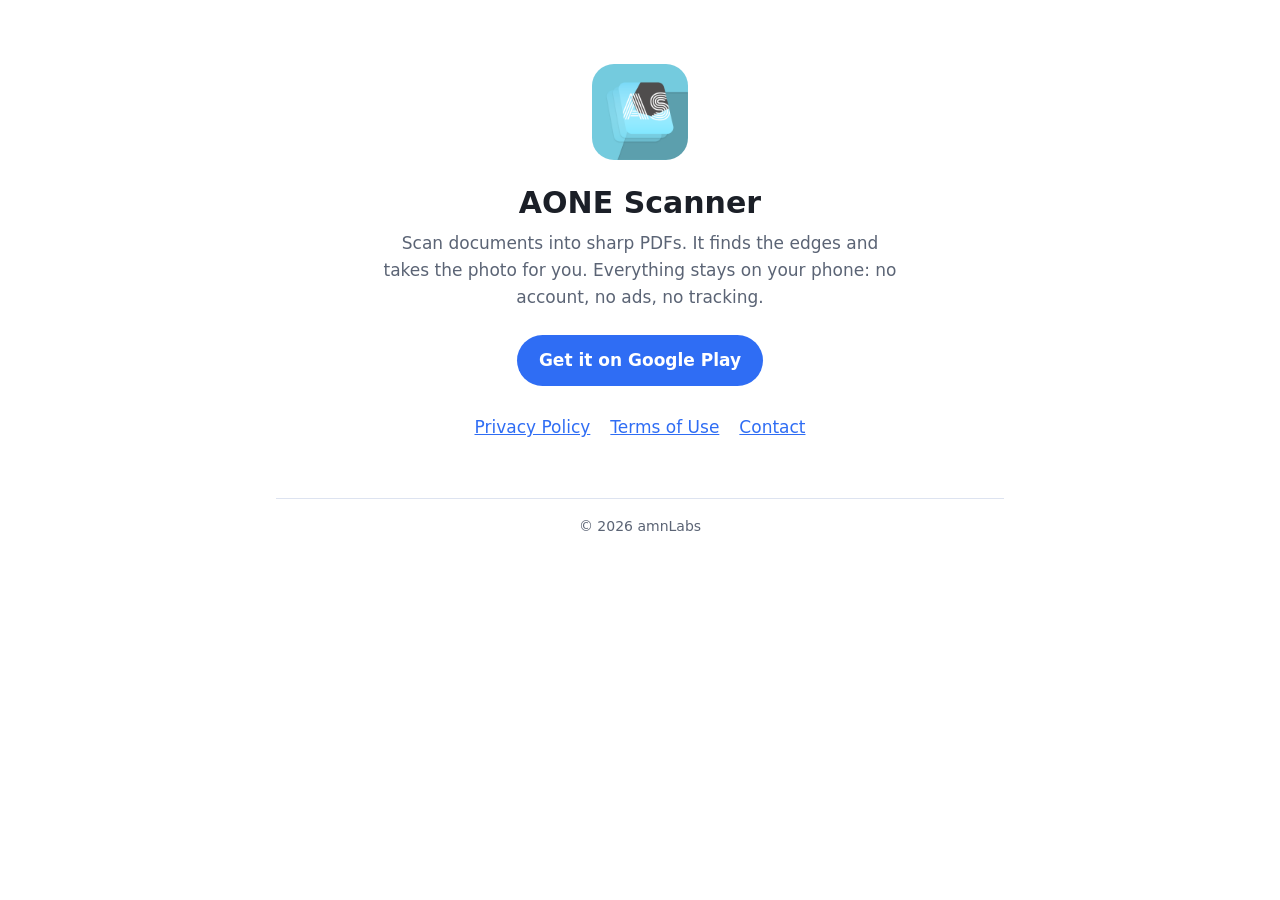
==== index.html @ 5cbbe79f "AONE Scanner website: privacy policy and terms of use (amnLabs)" ====
<!doctype html>
<html lang="en">
<head>
  <meta charset="utf-8">
  <meta name="viewport" content="width=device-width, initial-scale=1">
  <title>AONE Scanner</title>
  <meta name="description" content="AONE Scanner turns your phone into a fast, private document scanner. Offline, no account, no ads.">
  <link rel="icon" href="icon.png">
  <link rel="stylesheet" href="style.css">
</head>
<body>
<main>
  <section class="hero">
    <img src="icon.png" alt="AONE Scanner icon">
    <h1>AONE Scanner</h1>
    <p>Scan documents into sharp PDFs. It finds the edges and takes the photo for you. Everything
      stays on your phone: no account, no ads, no tracking.</p>
    <a class="button" href="https://play.google.com/store/apps/details?id=com.aonescan.scanner">Get it on Google Play</a>
    <div class="links">
      <a href="privacy.html">Privacy Policy</a>
      <a href="terms.html">Terms of Use</a>
      <a href="mailto:amnlabs.official@gmail.com">Contact</a>
    </div>
  </section>
  <footer style="text-align:center">© 2026 amnLabs</footer>
</main>
</body>
</html>
---- style.css ----
:root {
  --blue: #2f6df4;
  --text: #1b1f27;
  --muted: #5b6475;
  --bg: #ffffff;
  --card: #f4f7fe;
  --line: #dde3f0;
}

@media (prefers-color-scheme: dark) {
  :root {
    --blue: #6f9bff;
    --text: #e8ebf2;
    --muted: #a3abbd;
    --bg: #11141b;
    --card: #1a1f2b;
    --line: #2a3142;
  }
}

* { box-sizing: border-box; }

body {
  margin: 0;
  background: var(--bg);
  color: var(--text);
  font: 17px/1.6 system-ui, -apple-system, "Segoe UI", Roboto, "Noto Sans", sans-serif;
}

main { max-width: 760px; margin: 0 auto; padding: 24px 16px 64px; }

header { display: flex; align-items: center; gap: 12px; padding-bottom: 16px; border-bottom: 1px solid var(--line); }
header img { width: 44px; height: 44px; border-radius: 10px; }
header .name { font-weight: 700; font-size: 19px; color: var(--text); text-decoration: none; }
header nav { margin-left: auto; display: flex; gap: 16px; font-size: 15px; }

a { color: var(--blue); }
h1 { font-size: 30px; line-height: 1.25; margin: 28px 0 4px; }
h2 { font-size: 20px; margin: 32px 0 8px; }
p, li { color: var(--text); }
.date { color: var(--muted); margin: 0 0 20px; }
.summary { background: var(--card); border: 1px solid var(--line); border-radius: 12px; padding: 4px 20px; }
.summary li { margin: 6px 0; }
footer { margin-top: 48px; padding-top: 16px; border-top: 1px solid var(--line); color: var(--muted); font-size: 14px; }

.hero { text-align: center; padding: 40px 0 8px; }
.hero img { width: 96px; height: 96px; border-radius: 22px; }
.hero h1 { margin-top: 16px; }
.hero p { color: var(--muted); max-width: 520px; margin: 8px auto 24px; }
.button { display: inline-block; background: var(--blue); color: #fff; text-decoration: none; padding: 12px 22px; border-radius: 999px; font-weight: 600; }
.links { display: flex; justify-content: center; gap: 20px; margin-top: 28px; }
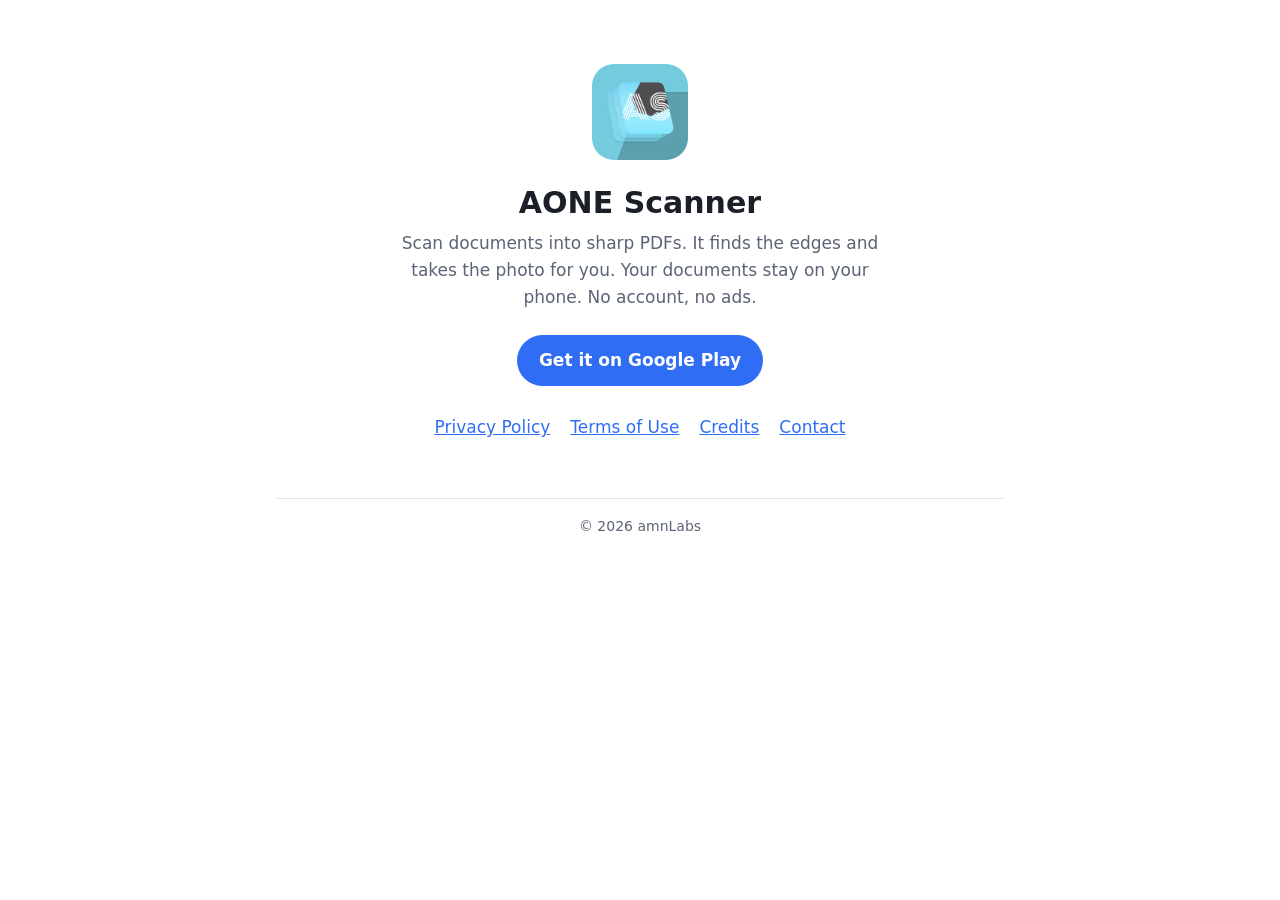
==== commit 6f113908: "Disclose Google LiteRT runtime data; name the controller; add credits and licences page" ====
--- a/index.html
+++ b/index.html
@@ -13,12 +13,13 @@
   <section class="hero">
     <img src="icon.png" alt="AONE Scanner icon">
     <h1>AONE Scanner</h1>
-    <p>Scan documents into sharp PDFs. It finds the edges and takes the photo for you. Everything
-      stays on your phone: no account, no ads, no tracking.</p>
+    <p>Scan documents into sharp PDFs. It finds the edges and takes the photo for you. Your documents
+      stay on your phone. No account, no ads.</p>
     <a class="button" href="https://play.google.com/store/apps/details?id=com.aonescan.scanner">Get it on Google Play</a>
     <div class="links">
       <a href="privacy.html">Privacy Policy</a>
       <a href="terms.html">Terms of Use</a>
+      <a href="credits.html">Credits</a>
       <a href="mailto:amnlabs.official@gmail.com">Contact</a>
     </div>
   </section>
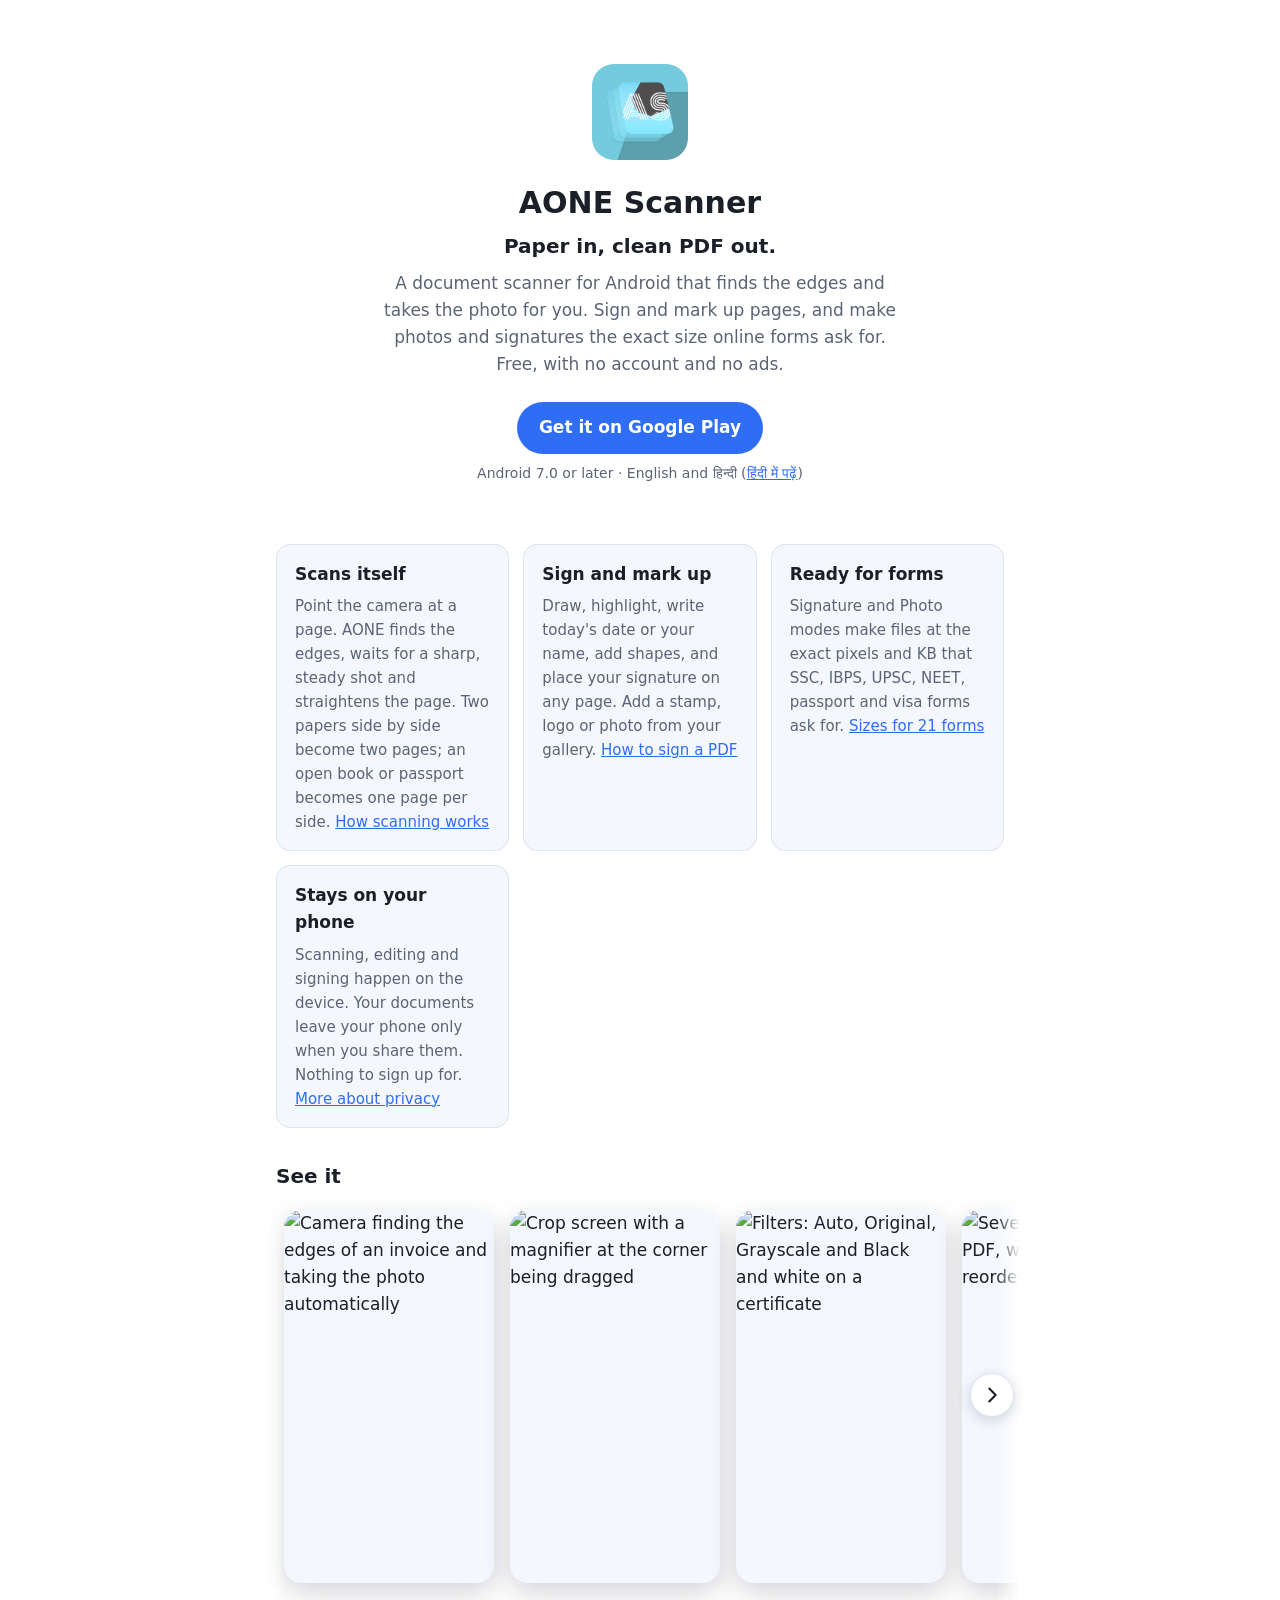
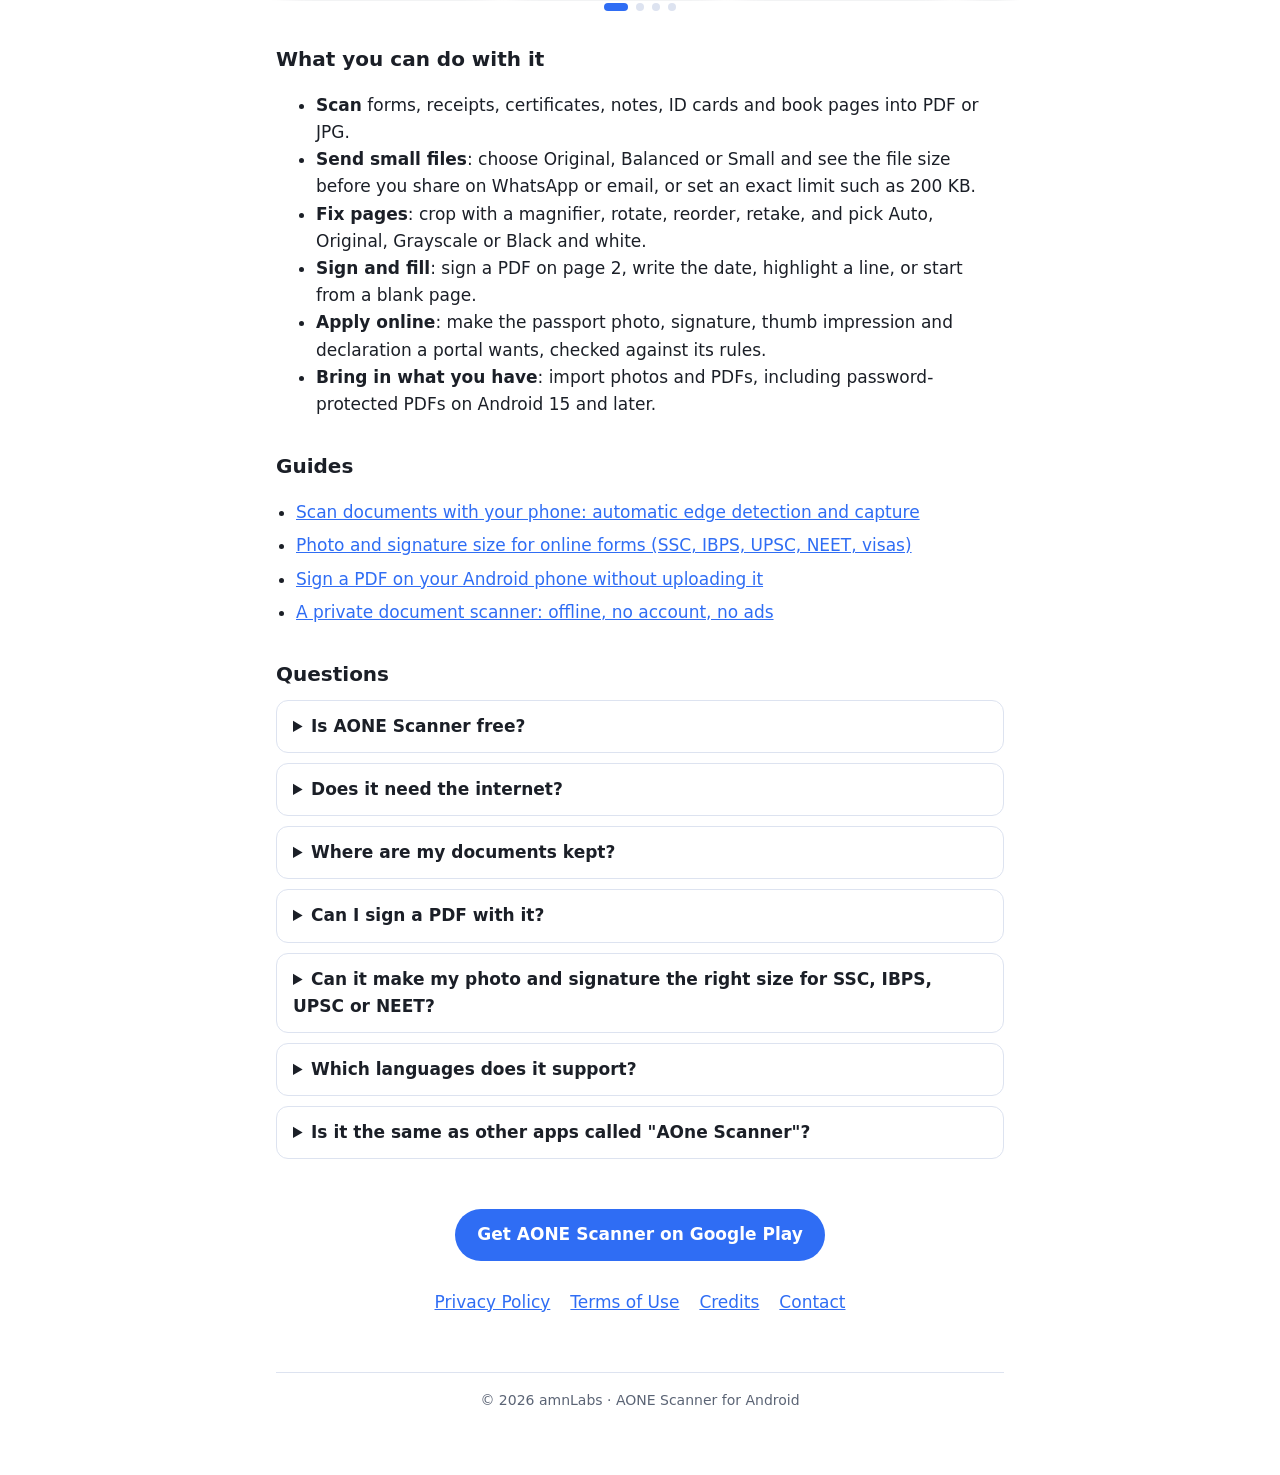
==== commit cc8f3535: "Website for search: richer home page, guides (scanning, form photo and signature sizes, signing PDFs" ====
--- a/index.html
+++ b/index.html
@@ -3,19 +3,206 @@
 <head>
   <meta charset="utf-8">
   <meta name="viewport" content="width=device-width, initial-scale=1">
-  <title>AONE Scanner</title>
-  <meta name="description" content="AONE Scanner turns your phone into a fast, private document scanner. Offline, no account, no ads.">
+  <title>AONE Scanner: Private PDF Scanner and Signer for Android</title>
+  <meta name="description" content="Scan documents into sharp PDFs, sign and mark up pages, and make photos and signatures the exact KB size online forms ask for. Free, no account, no ads.">
+  <link rel="canonical" href="https://amn-max.github.io/aonescanner/">
+  <link rel="alternate" hreflang="en" href="https://amn-max.github.io/aonescanner/">
+  <link rel="alternate" hreflang="hi" href="https://amn-max.github.io/aonescanner/hi.html">
+  <link rel="alternate" hreflang="x-default" href="https://amn-max.github.io/aonescanner/">
   <link rel="icon" href="icon.png">
   <link rel="stylesheet" href="style.css">
+  <meta property="og:type" content="website">
+  <meta property="og:site_name" content="AONE Scanner">
+  <meta property="og:title" content="AONE Scanner: Private PDF Scanner and Signer for Android">
+  <meta property="og:description" content="Scan, sign and send documents from your phone. Photos and signatures sized for exam and visa forms. Free, no account, no ads.">
+  <meta property="og:url" content="https://amn-max.github.io/aonescanner/">
+  <meta property="og:image" content="https://amn-max.github.io/aonescanner/img/og.jpg">
+  <meta name="twitter:card" content="summary_large_image">
+  <script type="application/ld+json">
+  {
+    "@context": "https://schema.org",
+    "@graph": [
+      {
+        "@type": "Organization",
+        "@id": "https://amn-max.github.io/aonescanner/#amnlabs",
+        "name": "amnLabs",
+        "url": "https://amn-max.github.io/aonescanner/",
+        "email": "amnlabs.official@gmail.com",
+        "logo": "https://amn-max.github.io/aonescanner/icon.png",
+        "founder": { "@type": "Person", "name": "Ayush Naik" }
+      },
+      {
+        "@type": "MobileApplication",
+        "@id": "https://amn-max.github.io/aonescanner/#app",
+        "name": "AONE Scanner",
+        "alternateName": ["AONE Scanner: PDF Doc Scan", "AONE PDF Scanner"],
+        "description": "A document scanner app for Android by amnLabs. It finds the edges of a page and takes the photo by itself, turns scans into PDF or JPG, lets you draw, write and sign on pages, and makes photos and signatures the exact pixel and KB size that exam, job and visa forms ask for. Documents are processed on the phone and stay there unless the user shares them.",
+        "url": "https://amn-max.github.io/aonescanner/",
+        "installUrl": "https://play.google.com/store/apps/details?id=com.aonescan.scanner",
+        "sameAs": ["https://play.google.com/store/apps/details?id=com.aonescan.scanner"],
+        "identifier": "com.aonescan.scanner",
+        "operatingSystem": "Android 7.0 or later",
+        "applicationCategory": "BusinessApplication",
+        "applicationSubCategory": "Document scanner",
+        "softwareVersion": "2.1.0",
+        "inLanguage": ["en", "hi"],
+        "isAccessibleForFree": true,
+        "offers": { "@type": "Offer", "price": "0", "priceCurrency": "USD" },
+        "publisher": { "@id": "https://amn-max.github.io/aonescanner/#amnlabs" },
+        "author": { "@id": "https://amn-max.github.io/aonescanner/#amnlabs" },
+        "image": "https://amn-max.github.io/aonescanner/icon.png",
+        "screenshot": [
+          "https://amn-max.github.io/aonescanner/img/screen-1.jpg",
+          "https://amn-max.github.io/aonescanner/img/screen-2.jpg",
+          "https://amn-max.github.io/aonescanner/img/screen-3.jpg",
+          "https://amn-max.github.io/aonescanner/img/screen-4.jpg",
+          "https://amn-max.github.io/aonescanner/img/screen-5.jpg",
+          "https://amn-max.github.io/aonescanner/img/screen-6.jpg"
+        ],
+        "featureList": [
+          "Automatic edge detection and capture",
+          "Several papers in one shot, books and passports split into pages",
+          "PDF and JPG export with a choice of file size",
+          "Draw, highlight, write and erase on pages",
+          "Sign documents with a saved signature, drawn or scanned",
+          "Add a stamp, logo or photo from the gallery onto a page",
+          "Photo and signature at the exact pixels and KB for exam, job and visa forms",
+          "Import photos and PDFs",
+          "English and Hindi"
+        ]
+      }
+    ]
+  }
+  </script>
 </head>
 <body>
 <main>
   <section class="hero">
-    <img src="icon.png" alt="AONE Scanner icon">
+    <img src="icon.png" alt="AONE Scanner app icon" width="96" height="96">
     <h1>AONE Scanner</h1>
-    <p>Scan documents into sharp PDFs. It finds the edges and takes the photo for you. Your documents
-      stay on your phone. No account, no ads.</p>
+    <p class="tagline">Paper in, clean PDF out.</p>
+    <p>A document scanner for Android that finds the edges and takes the photo for you. Sign and mark
+      up pages, and make photos and signatures the exact size online forms ask for. Free, with no
+      account and no ads.</p>
     <a class="button" href="https://play.google.com/store/apps/details?id=com.aonescan.scanner">Get it on Google Play</a>
+    <p class="cta-note">Android 7.0 or later · English and हिन्दी (<a href="hi.html">हिंदी में पढ़ें</a>)</p>
+  </section>
+
+  <div class="features">
+    <div class="card">
+      <h3>Scans itself</h3>
+      <p>Point the camera at a page. AONE finds the edges, waits for a sharp, steady shot and
+        straightens the page. Two papers side by side become two pages; an open book or passport
+        becomes one page per side. <a href="scan-documents.html">How scanning works</a></p>
+    </div>
+    <div class="card">
+      <h3>Sign and mark up</h3>
+      <p>Draw, highlight, write today's date or your name, add shapes, and place your signature on
+        any page. Add a stamp, logo or photo from your gallery. <a href="sign-pdf.html">How to sign a PDF</a></p>
+    </div>
+    <div class="card">
+      <h3>Ready for forms</h3>
+      <p>Signature and Photo modes make files at the exact pixels and KB that SSC, IBPS, UPSC, NEET,
+        passport and visa forms ask for. <a href="form-photo-signature.html">Sizes for 21 forms</a></p>
+    </div>
+    <div class="card">
+      <h3>Stays on your phone</h3>
+      <p>Scanning, editing and signing happen on the device. Your documents leave your phone only
+        when you share them. Nothing to sign up for. <a href="private-scanner.html">More about privacy</a></p>
+    </div>
+  </div>
+
+  <h2>See it</h2>
+  <div class="carousel" role="region" aria-roledescription="carousel" aria-label="Screenshots">
+    <div class="shots" tabindex="0">
+      <img src="img/screen-1.jpg" width="360" height="640" alt="Camera finding the edges of an invoice and taking the photo automatically">
+      <img src="img/screen-2.jpg" width="360" height="640" loading="lazy" alt="Crop screen with a magnifier at the corner being dragged">
+      <img src="img/screen-3.jpg" width="360" height="640" loading="lazy" alt="Filters: Auto, Original, Grayscale and Black and white on a certificate">
+      <img src="img/screen-4.jpg" width="360" height="640" loading="lazy" alt="Several pages in one PDF, with add and reorder">
+      <img src="img/screen-5.jpg" width="360" height="640" loading="lazy" alt="Export as PDF or JPG with Original, Balanced and Small file sizes shown before sharing">
+      <img src="img/screen-6.jpg" width="360" height="640" loading="lazy" alt="Library of scanned documents kept on the phone">
+    </div>
+  </div>
+  <script src="carousel.js" defer></script>
+
+  <h2>What you can do with it</h2>
+  <ul>
+    <li><strong>Scan</strong> forms, receipts, certificates, notes, ID cards and book pages into PDF or JPG.</li>
+    <li><strong>Send small files</strong>: choose Original, Balanced or Small and see the file size before you share on WhatsApp or email, or set an exact limit such as 200 KB.</li>
+    <li><strong>Fix pages</strong>: crop with a magnifier, rotate, reorder, retake, and pick Auto, Original, Grayscale or Black and white.</li>
+    <li><strong>Sign and fill</strong>: sign a PDF on page 2, write the date, highlight a line, or start from a blank page.</li>
+    <li><strong>Apply online</strong>: make the passport photo, signature, thumb impression and declaration a portal wants, checked against its rules.</li>
+    <li><strong>Bring in what you have</strong>: import photos and PDFs, including password-protected PDFs on Android 15 and later.</li>
+  </ul>
+
+  <h2>Guides</h2>
+  <ul class="guides">
+    <li><a href="scan-documents.html">Scan documents with your phone: automatic edge detection and capture</a></li>
+    <li><a href="form-photo-signature.html">Photo and signature size for online forms (SSC, IBPS, UPSC, NEET, visas)</a></li>
+    <li><a href="sign-pdf.html">Sign a PDF on your Android phone without uploading it</a></li>
+    <li><a href="private-scanner.html">A private document scanner: offline, no account, no ads</a></li>
+  </ul>
+
+  <h2>Questions</h2>
+  <details>
+    <summary>Is AONE Scanner free?</summary>
+    <p>Yes. It's free, with no ads, no in-app purchases and no account.</p>
+  </details>
+  <details>
+    <summary>Does it need the internet?</summary>
+    <p>No internet is needed to scan, edit, sign or export. Documents are processed on your phone.</p>
+  </details>
+  <details>
+    <summary>Where are my documents kept?</summary>
+    <p>In the app's private storage on your phone. They leave it only when you share a file or save it
+      to your Downloads.</p>
+  </details>
+  <details>
+    <summary>Can I sign a PDF with it?</summary>
+    <p>Yes. Import the PDF or scan the paper, open the page and tap Sign. Draw your signature or scan
+      one you made on paper, then place, resize or turn it. It's saved for next time.</p>
+  </details>
+  <details>
+    <summary>Can it make my photo and signature the right size for SSC, IBPS, UPSC or NEET?</summary>
+    <p>Yes. Choose Signature or Photo mode in the camera (or pick a picture from your gallery), choose
+      the form, and AONE makes the file at the pixels and KB that form asks for and checks each rule.
+      You can also write your name and the date on the photo.</p>
+  </details>
+  <details>
+    <summary>Which languages does it support?</summary>
+    <p>English and Hindi.</p>
+  </details>
+  <details>
+    <summary>Is it the same as other apps called "AOne Scanner"?</summary>
+    <p>No. AONE Scanner is made by amnLabs, and its Google Play package is
+      <code>com.aonescan.scanner</code>. Apps with similar names from other developers aren't related.</p>
+  </details>
+
+  <script type="application/ld+json">
+  {
+    "@context": "https://schema.org",
+    "@type": "FAQPage",
+    "mainEntity": [
+      { "@type": "Question", "name": "Is AONE Scanner free?",
+        "acceptedAnswer": { "@type": "Answer", "text": "Yes. It's free, with no ads, no in-app purchases and no account." } },
+      { "@type": "Question", "name": "Does it need the internet?",
+        "acceptedAnswer": { "@type": "Answer", "text": "No internet is needed to scan, edit, sign or export. Documents are processed on your phone." } },
+      { "@type": "Question", "name": "Where are my documents kept?",
+        "acceptedAnswer": { "@type": "Answer", "text": "In the app's private storage on your phone. They leave it only when you share a file or save it to your Downloads." } },
+      { "@type": "Question", "name": "Can I sign a PDF with it?",
+        "acceptedAnswer": { "@type": "Answer", "text": "Yes. Import the PDF or scan the paper, open the page and tap Sign. Draw your signature or scan one you made on paper, then place, resize or turn it. It's saved for next time." } },
+      { "@type": "Question", "name": "Can it make my photo and signature the right size for SSC, IBPS, UPSC or NEET?",
+        "acceptedAnswer": { "@type": "Answer", "text": "Yes. Choose Signature or Photo mode in the camera (or pick a picture from your gallery), choose the form, and AONE makes the file at the pixels and KB that form asks for and checks each rule. You can also write your name and the date on the photo." } },
+      { "@type": "Question", "name": "Which languages does it support?",
+        "acceptedAnswer": { "@type": "Answer", "text": "English and Hindi." } },
+      { "@type": "Question", "name": "Is it the same as other apps called \"AOne Scanner\"?",
+        "acceptedAnswer": { "@type": "Answer", "text": "No. AONE Scanner is made by amnLabs, and its Google Play package is com.aonescan.scanner. Apps with similar names from other developers aren't related." } }
+    ]
+  }
+  </script>
+
+  <section class="hero">
+    <a class="button" href="https://play.google.com/store/apps/details?id=com.aonescan.scanner">Get AONE Scanner on Google Play</a>
     <div class="links">
       <a href="privacy.html">Privacy Policy</a>
       <a href="terms.html">Terms of Use</a>
@@ -23,7 +210,7 @@
       <a href="mailto:amnlabs.official@gmail.com">Contact</a>
     </div>
   </section>
-  <footer style="text-align:center">© 2026 amnLabs</footer>
+  <footer style="text-align:center">© 2026 amnLabs · AONE Scanner for Android</footer>
 </main>
 </body>
 </html>
--- a/style.css
+++ b/style.css
@@ -49,3 +49,57 @@
 .hero p { color: var(--muted); max-width: 520px; margin: 8px auto 24px; }
 .button { display: inline-block; background: var(--blue); color: #fff; text-decoration: none; padding: 12px 22px; border-radius: 999px; font-weight: 600; }
 .links { display: flex; justify-content: center; gap: 20px; margin-top: 28px; }
+
+/* ── Landing and guide pages ── */
+.tagline { font-size: 20px; color: var(--text) !important; font-weight: 600; margin-bottom: 4px !important; }
+.cta-note { color: var(--muted); font-size: 14px; margin-top: 10px; }
+.features { display: grid; grid-template-columns: repeat(auto-fit, minmax(220px, 1fr)); gap: 14px; margin: 28px 0 8px; }
+.card { background: var(--card); border: 1px solid var(--line); border-radius: 14px; padding: 16px 18px; }
+.card h3 { margin: 0 0 6px; font-size: 17px; }
+.card p { margin: 0; color: var(--muted); font-size: 15px; }
+.card a { font-size: 15px; }
+.carousel { position: relative; margin: 8px -16px 0; }
+.shots { display: flex; gap: 16px; overflow-x: auto; scroll-snap-type: x mandatory; scroll-behavior: smooth;
+  padding: 10px 24px 18px; scroll-padding: 0 24px; scrollbar-width: none; outline: none;
+  -webkit-mask-image: linear-gradient(to right, transparent, #000 24px, #000 calc(100% - 24px), transparent);
+  mask-image: linear-gradient(to right, transparent, #000 24px, #000 calc(100% - 24px), transparent); }
+.shots::-webkit-scrollbar { display: none; }
+.shots img { flex: none; width: min(62vw, 210px); height: auto; aspect-ratio: 9 / 16; border-radius: 18px;
+  scroll-snap-align: start; box-shadow: 0 10px 28px rgba(15, 23, 42, 0.18); background: var(--card); }
+.shots:focus-visible img { outline: 2px solid var(--blue); outline-offset: 3px; }
+.carousel-btn { position: absolute; top: calc(50% - 32px); z-index: 2; width: 44px; height: 44px; border-radius: 50%;
+  display: flex; align-items: center; justify-content: center; cursor: pointer; color: var(--text);
+  background: var(--bg); border: 1px solid var(--line); box-shadow: 0 4px 14px rgba(15, 23, 42, 0.16);
+  transition: opacity 0.2s, transform 0.2s; }
+.carousel-btn:hover { transform: scale(1.06); }
+.carousel-btn.prev { left: 6px; }
+.carousel-btn.next { right: 6px; }
+.carousel-btn[disabled] { opacity: 0; pointer-events: none; }
+@media (hover: none) { .carousel-btn { display: none; } }
+.dots { display: flex; justify-content: center; gap: 8px; margin-top: 2px; }
+.dots button { width: 8px; height: 8px; padding: 0; border: 0; border-radius: 999px; cursor: pointer;
+  background: var(--line); transition: width 0.25s, background 0.25s; }
+.dots button[aria-current="true"] { width: 24px; background: var(--blue); }
+details { border: 1px solid var(--line); border-radius: 12px; padding: 12px 16px; margin: 10px 0; background: var(--bg); }
+details summary { cursor: pointer; font-weight: 600; }
+details p { margin: 10px 0 2px; }
+.steps { padding-left: 22px; }
+.steps li { margin: 8px 0; }
+.table-wrap { overflow-x: auto; margin: 12px 0; }
+table { border-collapse: collapse; width: 100%; font-size: 15px; }
+th, td { text-align: left; padding: 9px 10px; border-bottom: 1px solid var(--line); vertical-align: top; }
+th { color: var(--muted); font-weight: 600; font-size: 14px; }
+td small { color: var(--muted); }
+.note { color: var(--muted); font-size: 14px; }
+.lang { font-size: 14px; }
+.guides { padding-left: 20px; }
+.guides li { margin: 6px 0; }
+
+/* Form-size tables become one card per form on narrow screens. */
+@media (max-width: 600px) {
+  .forms-table thead { display: none; }
+  .forms-table, .forms-table tbody, .forms-table tr, .forms-table td { display: block; width: 100%; }
+  .forms-table tr { border: 1px solid var(--line); border-radius: 12px; padding: 10px 14px; margin: 10px 0; background: var(--card); }
+  .forms-table td { border: 0; padding: 3px 0; }
+  .forms-table td[data-label]::before { content: attr(data-label) ": "; color: var(--muted); font-weight: 600; }
+}
